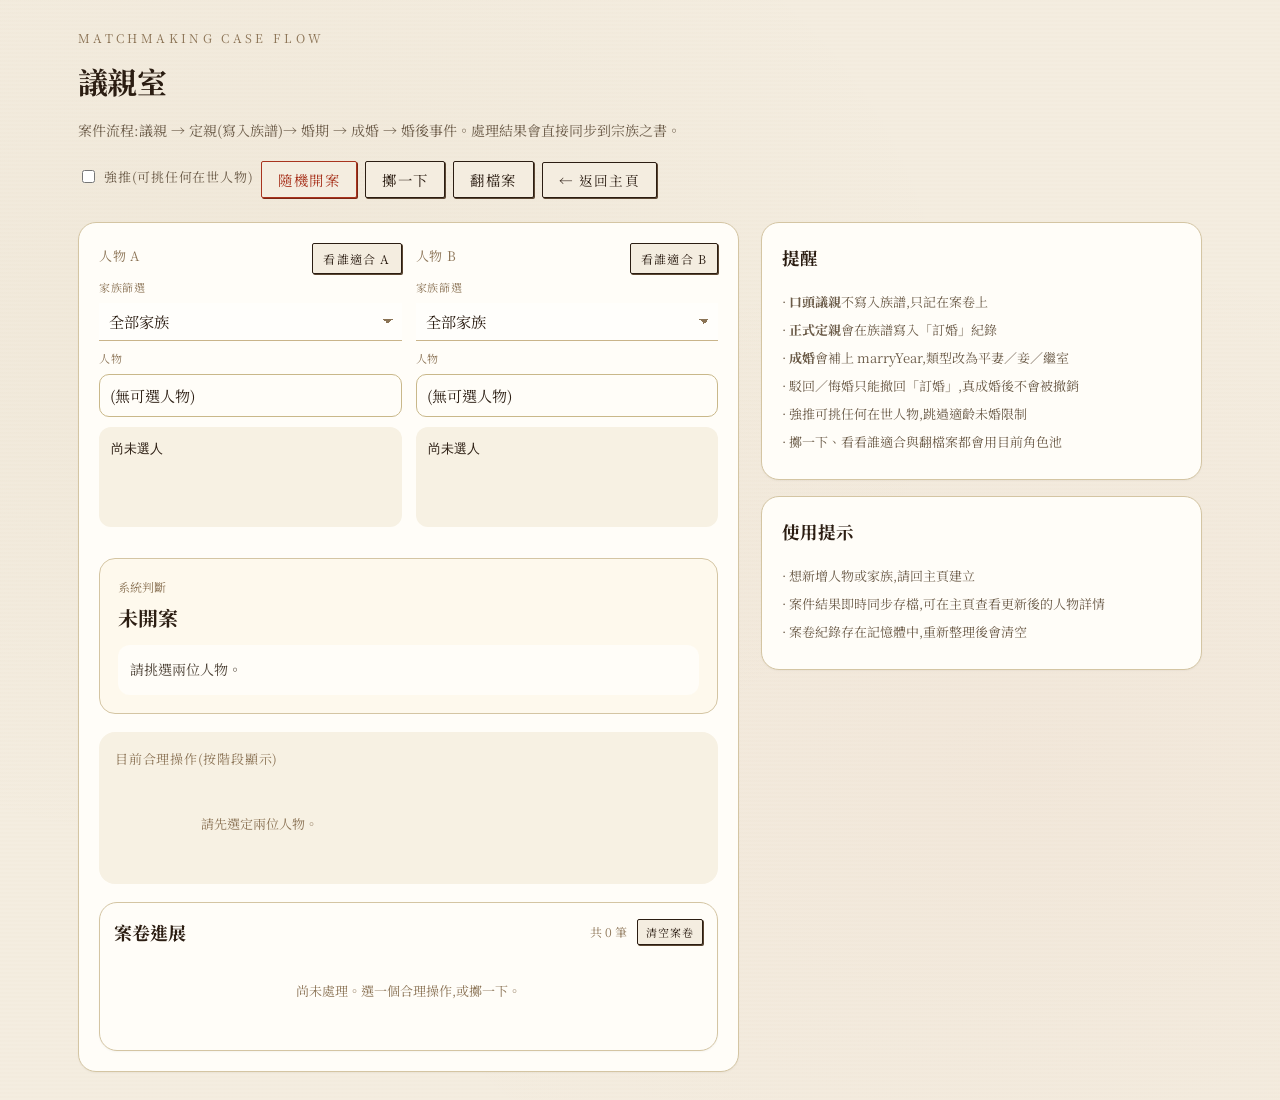
==== match.html @ 6ce84bd2 "Add files via upload" ====
<!DOCTYPE html>
<html lang="zh-Hant">
<head>
  <meta charset="UTF-8" />
  <title>議親室 — 宗族之書</title>
  <meta name="viewport" content="width=device-width, initial-scale=1" />
  <link rel="stylesheet" href="css/style.css" />
  <style>
    /* 議親室專屬樣式 — 沿用亂點鴛鴦譜的卡片質感,但配色貼合宗族之書 */
    .match-page {
      max-width: 1180px;
      margin: 0 auto;
      padding: 28px;
    }
    .match-header {
      display: flex;
      justify-content: space-between;
      align-items: flex-end;
      gap: 18px;
      margin-bottom: 24px;
      flex-wrap: wrap;
    }
    .match-kicker {
      font-size: 12px;
      letter-spacing: .28em;
      color: #8b7355;
      margin: 0 0 8px;
    }
    .match-header h1 {
      font-size: 30px;
      margin: 0;
      letter-spacing: -0.02em;
    }
    .match-subtitle {
      max-width: 680px;
      color: #6b5b48;
      margin: 12px 0 0;
      font-size: 14px;
    }
    .toolbar {
      display: flex;
      gap: 8px;
      flex-wrap: wrap;
      align-items: center;
    }
    .match-grid {
      display: grid;
      grid-template-columns: 1.2fr 0.8fr;
      gap: 22px;
      align-items: start;
    }
    .match-card {
      background: #fffdf8;
      border: 1px solid #d4c5a3;
      border-radius: 18px;
      padding: 20px;
      box-shadow: 0 1px 2px rgba(0,0,0,.04);
    }
    .two-col {
      display: grid;
      grid-template-columns: 1fr 1fr;
      gap: 14px;
    }
    .two-col label {
      display: block;
      font-size: 13px;
      color: #8b7355;
      margin-bottom: 6px;
    }
    .person-card {
      margin-top: 10px;
      padding: 12px;
      background: #f7f1e3;
      border-radius: 12px;
      font-size: 13px;
      white-space: pre-wrap;
      line-height: 1.7;
      min-height: 100px;
    }
    .case-card {
      padding: 18px;
      border: 1px solid #d4c5a3;
      border-radius: 16px;
      background: #fef9ed;
      margin-top: 18px;
    }
    .case-card h2 {
      margin: 4px 0 10px;
      font-size: 20px;
    }
    pre.summary {
      white-space: pre-wrap;
      margin: 0;
      background: #fffdf8;
      border-radius: 12px;
      padding: 12px;
      color: #4a3f33;
      font-size: 14px;
      line-height: 1.8;
      font-family: inherit;
    }
    .action-panel {
      margin-top: 18px;
      padding: 16px;
      background: #f7f1e3;
      border-radius: 16px;
    }
    .actions {
      display: grid;
      grid-template-columns: 1fr 1fr;
      gap: 8px;
      margin-top: 10px;
    }
    .action-btn {
      text-align: left;
      border: 1px solid #c9b88a;
      border-radius: 12px;
      background: #fffdf8;
      padding: 12px;
      cursor: pointer;
      min-height: 52px;
      font: inherit;
      transition: .15s ease;
      color: #4a3f33;
    }
    .action-btn:hover {
      background: #4a3f33;
      color: #fffdf8;
    }
    .action-btn.pending {
      background: #fef3c7;
      border-color: #b8860b;
      color: #4a3f33;
    }
    .pending-note {
      font-size: 11px;
      color: #b8860b;
      margin-left: 4px;
    }
    .input-panel {
      margin-top: 12px;
      padding: 14px;
      background: rgba(254,243,199,.5);
      border: 1px solid #e2c98c;
      border-radius: 14px;
    }
    .input-panel.hidden { display: none; }
    .input-panel-title {
      font-size: 11px;
      color: #b8860b;
      font-weight: 700;
      letter-spacing: .15em;
      margin-bottom: 10px;
    }
    .input-grid {
      display: grid;
      grid-template-columns: 1fr 1fr;
      gap: 10px;
    }
    .input-grid.three { grid-template-columns: 1fr 1fr 1fr; }
    .input-grid label {
      display: block;
      font-size: 12px;
      color: #8b7355;
      margin-bottom: 4px;
    }
    .input-grid input, .input-grid select {
      width: 100%;
      padding: 8px 10px;
      border: 1px solid #c9b88a;
      border-radius: 10px;
      background: #fffdf8;
      font: inherit;
    }
    .confirm-row {
      display: flex;
      gap: 8px;
      margin-top: 10px;
    }
    .history {
      margin-top: 18px;
    }
    .history-header {
      display: flex;
      justify-content: space-between;
      align-items: center;
      margin-bottom: 10px;
    }
    .history-header h3 {
      margin: 0;
      font-size: 18px;
    }
    .small-muted {
      color: #8b7355;
      font-size: 12px;
    }
    .chapter {
      border: 1px solid #d4c5a3;
      background: #fffdf8;
      border-radius: 14px;
      padding: 12px;
      font-size: 13px;
      margin-bottom: 8px;
      line-height: 1.7;
    }
    .chapter.event {
      background: #fef9ed;
      border-color: #e2c98c;
    }
    .chapter-title {
      font-weight: 700;
      margin-bottom: 4px;
    }
    .reaction-box {
      margin-top: 8px;
      background: #f7f1e3;
      border-radius: 10px;
      padding: 8px 10px;
    }
    .reaction-title {
      font-weight: 700;
      margin-bottom: 6px;
      font-size: 12px;
    }
    .side-stack {
      display: grid;
      gap: 16px;
    }
    .note-list {
      padding-left: 0;
      margin: 0;
      list-style: none;
      color: #6b5b48;
      font-size: 13px;
    }
    .note-list li { margin-bottom: 6px; }
    .toggle-row {
      display: flex;
      align-items: center;
      gap: 6px;
      font-size: 13px;
      color: #6b5b48;
    }
    .modal-backdrop {
      position: fixed; inset: 0;
      background: rgba(0,0,0,.4);
      display: none;
      justify-content: center;
      align-items: center;
      padding: 18px;
      z-index: 999;
    }
    .modal-backdrop.active { display: flex; }
    .modal-inner {
      width: min(900px, 100%);
      max-height: 86vh;
      background: #fffdf8;
      border-radius: 18px;
      overflow: hidden;
      display: flex;
      flex-direction: column;
    }
    .modal-header {
      padding: 14px;
      border-bottom: 1px solid #d4c5a3;
      display: flex;
      justify-content: space-between;
      align-items: center;
    }
    .modal-header h3 { margin: 0; font-size: 16px; }
    .modal-tabs {
      display: flex;
      gap: 6px;
      padding: 10px;
      border-bottom: 1px solid #d4c5a3;
    }
    .tab {
      border: none;
      border-radius: 10px;
      padding: 6px 12px;
      background: #f7f1e3;
      cursor: pointer;
      font: inherit;
      color: #4a3f33;
    }
    .tab.active { background: #4a3f33; color: #fffdf8; }
    .modal-search {
      display: flex;
      gap: 6px;
      padding: 10px;
    }
    .modal-search input, .modal-search select {
      flex: 1;
      padding: 8px;
      border: 1px solid #c9b88a;
      border-radius: 10px;
      background: #fffdf8;
      font: inherit;
    }
    .modal-body {
      padding: 10px;
      overflow: auto;
    }
    .archive-item {
      border: 1px solid #d4c5a3;
      background: #fffdf8;
      border-radius: 12px;
      padding: 12px;
      margin-bottom: 8px;
    }
    .archive-item.event-archive { background: #fef9ed; }
    .archive-top {
      display: flex;
      justify-content: space-between;
      gap: 10px;
      align-items: start;
    }
    .archive-name { font-weight: 700; font-size: 15px; }
    .archive-sub { color: #8b7355; font-size: 12px; margin-top: 2px; }
    .archive-pre {
      white-space: pre-wrap;
      background: #f7f1e3;
      border-radius: 10px;
      padding: 8px 10px;
      margin-top: 8px;
      color: #4a3f33;
      font-family: inherit;
      font-size: 12px;
      line-height: 1.7;
    }
    .suggestion-score { color: #8b7355; font-size: 12px; margin-top: 2px; }
    .reason { font-size: 13px; margin-top: 6px; line-height: 1.6; }
    .concern-label { color: #b45309; }
    .empty {
      text-align: center;
      color: #8b7355;
      padding: 20px;
      font-size: 13px;
    }
    .hidden { display: none !important; }
    select#aPerson, select#bPerson {
      width: 100%;
      padding: 8px 10px;
      border: 1px solid #c9b88a;
      border-radius: 10px;
      background: #fffdf8;
      font: inherit;
    }
    @media (max-width: 900px) {
      .match-page { padding: 16px; }
      .match-grid { grid-template-columns: 1fr; }
      .two-col, .actions, .input-grid, .input-grid.three { grid-template-columns: 1fr; }
    }
  </style>
</head>
<body>
  <main class="match-page">
    <section class="match-header">
      <div>
        <p class="match-kicker">MATCHMAKING CASE FLOW</p>
        <h1>議親室</h1>
        <p class="match-subtitle">案件流程:議親 → 定親(寫入族譜)→ 婚期 → 成婚 → 婚後事件。處理結果會直接同步到宗族之書。</p>
      </div>
      <div class="toolbar">
        <label class="toggle-row">
          <input type="checkbox" id="forcePickToggle" />
          強推(可挑任何在世人物)
        </label>
        <button class="btn primary-btn" id="randomizeBtn">隨機開案</button>
        <button class="btn" id="rollBtn">擲一下</button>
        <button class="btn" id="archiveBtn">翻檔案</button>
        <button class="btn back-btn" onclick="window.location='index.html'">← 返回主頁</button>
      </div>
    </section>

    <section class="match-grid">
      <div class="match-card">
        <div class="two-col">
          <div>
            <div style="display:flex;justify-content:space-between;gap:10px;align-items:center;">
              <label>人物 A</label>
              <button class="btn" id="suggestABtn" style="font-size:12px;padding:6px 10px;">看誰適合 A</button>
            </div>
            <label style="font-size:11px;color:#8b7355;margin-top:4px;">家族篩選</label>
            <select id="aFamilyFilter"></select>
            <label style="font-size:11px;color:#8b7355;margin-top:8px;">人物</label>
            <select id="aPerson"></select>
            <pre class="person-card" id="aInfo"></pre>
          </div>
          <div>
            <div style="display:flex;justify-content:space-between;gap:10px;align-items:center;">
              <label>人物 B</label>
              <button class="btn" id="suggestBBtn" style="font-size:12px;padding:6px 10px;">看誰適合 B</button>
            </div>
            <label style="font-size:11px;color:#8b7355;margin-top:4px;">家族篩選</label>
            <select id="bFamilyFilter"></select>
            <label style="font-size:11px;color:#8b7355;margin-top:8px;">人物</label>
            <select id="bPerson"></select>
            <pre class="person-card" id="bInfo"></pre>
          </div>
        </div>

        <div class="case-card">
          <div class="small-muted">系統判斷</div>
          <h2 id="caseTitle"></h2>
          <pre class="summary" id="caseSummary"></pre>
        </div>

        <div class="action-panel">
          <label style="font-size:13px;color:#8b7355;">目前合理操作(按階段顯示)</label>
          <div class="actions" id="actions"></div>

          <div class="input-panel hidden" id="inputPanel">
            <div class="input-panel-title">這一步的細節</div>
            <div id="dynamicInputs"></div>
            <div class="confirm-row">
              <button type="button" class="btn primary-btn" id="confirmActionBtn" onclick="matchConfirm()">確認執行</button>
              <button type="button" class="btn" id="cancelActionBtn" onclick="matchCancel()">取消</button>
            </div>
          </div>
        </div>

        <div class="match-card history" style="margin-top:18px;padding:14px;">
          <div class="history-header">
            <h3>案卷進展</h3>
            <div style="display:flex;align-items:center;gap:10px;">
              <span class="small-muted" id="historyCount">共 0 筆</span>
              <button class="btn" id="clearChaptersBtn" style="font-size:11px;padding:4px 8px;">清空案卷</button>
            </div>
          </div>
          <div id="chapters"></div>
        </div>
      </div>

      <aside class="side-stack">
        <div class="match-card">
          <h3 style="margin-top:0;">提醒</h3>
          <ul class="note-list">
            <li>· <strong>口頭議親</strong>不寫入族譜,只記在案卷上</li>
            <li>· <strong>正式定親</strong>會在族譜寫入「訂婚」紀錄</li>
            <li>· <strong>成婚</strong>會補上 marryYear,類型改為平妻／妾／繼室</li>
            <li>· 駁回／悔婚只能撤回「訂婚」,真成婚後不會被撤銷</li>
            <li>· 強推可挑任何在世人物,跳過適齡未婚限制</li>
            <li>· 擲一下、看看誰適合與翻檔案都會用目前角色池</li>
          </ul>
        </div>

        <div class="match-card">
          <h3 style="margin-top:0;">使用提示</h3>
          <ul class="note-list">
            <li>· 想新增人物或家族,請回主頁建立</li>
            <li>· 案件結果即時同步存檔,可在主頁查看更新後的人物詳情</li>
            <li>· 案卷紀錄存在記憶體中,重新整理後會清空</li>
          </ul>
        </div>
      </aside>
    </section>
  </main>

  <!-- 翻檔案 -->
  <div class="modal-backdrop" id="archiveModal">
    <div class="modal-inner">
      <div class="modal-header">
        <h3>翻檔案</h3>
        <button class="btn" id="closeArchiveBtn">關閉</button>
      </div>
      <div class="modal-tabs">
        <button class="tab active" id="peopleTab">人物名冊</button>
        <button class="tab" id="eventsTab">案卷紀錄</button>
      </div>
      <div class="modal-search">
        <input id="archiveSearch" placeholder="搜尋姓名／家族／身分／備註／事件內容" />
        <select id="archiveFilter"></select>
      </div>
      <div class="modal-body" id="archiveBody"></div>
    </div>
  </div>

  <!-- 看看誰適合 -->
  <div class="modal-backdrop" id="suggestionsModal">
    <div class="modal-inner">
      <div class="modal-header">
        <h3 id="suggestionsTitle">議親建議</h3>
        <button class="btn" id="closeSuggestionsBtn">關閉</button>
      </div>
      <div class="modal-body" id="suggestionsBody"></div>
    </div>
  </div>

  <!-- DOM stub:供 family.js / 共用函式抓不到主頁元素時不爆 -->
  <div style="display:none;">
    <input id="personParentId" type="hidden" />
    <button id="cancelChildModeBtn"></button>
    <select id="personFamily"></select>
  </div>

  <!-- 載入順序:底層 → 領域 → 議親室本身 -->
  <script src="js/constants.js"></script>
  <script src="js/state.js"></script>
  <script src="js/utils.js"></script>
  <script src="js/relations.js"></script>
  <script src="js/storage.js"></script>
  <script src="js/time.js"></script>
  <script src="js/family.js"></script>
  <script src="js/match.js"></script>
</body>
</html>
---- css/style.css ----
/* ============================================================
   宗族之書 — 古籍版 (Tome Edition)
   只換 CSS,不動任何 JS 邏輯
   ============================================================ */

/* ---------- 字體 ---------- */
@import url('https://fonts.googleapis.com/css2?family=Noto+Serif+TC:wght@400;500;600;700;900&family=Ma+Shan+Zheng&display=swap');

:root {
  /* 紙與墨 */
  --paper:        #f4ede0;        /* 主紙色:暖米白 */
  --paper-deep:   #ebe1cf;        /* 深一階,用於分區/側邊 */
  --paper-edge:   #d9c9a8;        /* 紙緣/裝幀色 */
  --ink:          #2b1d12;        /* 主墨色,深棕,不是純黑 */
  --ink-soft:     #5a4632;        /* 次要文字 */
  --ink-faint:    #8a7355;        /* 提示/次次要 */
  --vermilion:    #a8341e;        /* 朱砂 — 標題/印章/關鍵動作 */
  --vermilion-deep:#7e2614;       /* 朱砂深 — hover */
  --gold:         #8b6a2a;        /* 古銅金,輔助強調 */
  --line:         #c9b48a;        /* 主線條色 */
  --line-soft:    #d9c9a8;        /* 弱線 */

  --radius-sm: 2px;               /* 古籍幾乎沒有大圓角 */
  --radius-md: 4px;

  --shadow-page: 0 2px 14px rgba(70, 50, 20, 0.18),
                 0 0 0 1px var(--paper-edge);
}

/* ---------- 重設與基底 ---------- */
* { box-sizing: border-box; }

html, body {
  margin: 0;
  padding: 0;
}

body {
  font-family: "Noto Serif TC", "Songti TC", "PingFang TC", serif;
  font-size: 15px;
  line-height: 1.7;
  color: var(--ink);
  background:
    /* 細微的紙紋(用兩層 radial-gradient 模擬纖維與斑點) */
    radial-gradient(ellipse at 20% 30%, rgba(139, 106, 42, 0.04) 0%, transparent 50%),
    radial-gradient(ellipse at 80% 70%, rgba(168, 52, 30, 0.03) 0%, transparent 50%),
    repeating-linear-gradient(
      0deg,
      transparent 0px,
      transparent 2px,
      rgba(139, 106, 42, 0.012) 2px,
      rgba(139, 106, 42, 0.012) 4px
    ),
    var(--paper);
  min-height: 100vh;
}

/* ---------- 整體裝幀 .app — 開卷的對開書頁 ---------- */
.app {
  max-width: 1240px;
  margin: 24px auto;
  padding: 32px 36px 40px;
  background: var(--paper);
  position: relative;
  /* 古籍對開書頁的雙線裝幀 */
  border: 1px solid var(--line);
  outline: 1px solid var(--line);
  outline-offset: 4px;
  box-shadow: var(--shadow-page);
}

/* 書頁四角的裝飾性「魚尾」/角花 */
.app::before,
.app::after {
  content: "";
  position: absolute;
  width: 28px;
  height: 28px;
  border: 1px solid var(--vermilion);
  opacity: 0.5;
  pointer-events: none;
}
.app::before {
  top: 10px; left: 10px;
  border-right: none; border-bottom: none;
}
.app::after {
  bottom: 10px; right: 10px;
  border-left: none; border-top: none;
}

/* ---------- 頂部 .top-bar — 題簽 + 章印 ---------- */
.top-bar {
  display: flex;
  justify-content: space-between;
  align-items: flex-start;
  gap: 24px;
  padding-bottom: 18px;
  margin-bottom: 24px;
  border-bottom: 1px solid var(--line);
  position: relative;
  flex-wrap: wrap;
}

/* 題簽下面再加一條細線,雙線分隔(古籍版心) */
.top-bar::after {
  content: "";
  position: absolute;
  left: 0; right: 0; bottom: -4px;
  border-bottom: 1px solid var(--line-soft);
}

.title-block h1 {
  margin: 0 0 6px;
  font-family: "Noto Serif TC", serif;
  font-weight: 900;
  font-size: 1.9rem;
  letter-spacing: 0.15em;
  color: var(--ink);
  /* 標題前一條短墨槓,像書名旁的句讀 */
  position: relative;
  padding-left: 18px;
}
.title-block h1::before {
  content: "";
  position: absolute;
  left: 0; top: 50%;
  transform: translateY(-50%);
  width: 6px;
  height: 1.4em;
  background: var(--vermilion);
}

.subtitle {
  margin: 2px 0;
  font-size: 0.92rem;
  color: var(--ink-soft);
  letter-spacing: 0.05em;
}
.subtitle.small {
  font-size: 0.85rem;
  color: var(--ink-faint);
}

/* 朱文方印 — 放在右上角,作為「宗族之書」的視覺定錨 */
.top-bar::before {
  content: "宗\A族\A之\A書";
  white-space: pre;
  position: absolute;
  right: 0;
  top: -8px;
  font-family: "Ma Shan Zheng", "Noto Serif TC", serif;
  font-size: 0.75rem;
  line-height: 1.05;
  color: var(--vermilion);
  background: var(--paper);
  border: 2px solid var(--vermilion);
  padding: 8px 6px;
  text-align: center;
  letter-spacing: 0.05em;
  /* 章印的微微歪斜 */
  transform: rotate(-2deg);
  box-shadow: inset 0 0 0 1px var(--vermilion);
}

.top-actions {
  display: flex;
  gap: 8px;
  flex-wrap: wrap;
  margin-top: 6px;
  margin-right: 70px; /* 讓出章印的位置 */
}

/* ---------- 主版心 .layout ---------- */
.layout {
  display: grid;
  grid-template-columns: minmax(340px, 380px) minmax(0, 1fr);
  gap: 24px;
  position: relative;
}

/* 兩欄之間的版心分隔線(古籍版式) */
.layout::before {
  content: "";
  position: absolute;
  left: calc(380px + 12px);
  top: 0; bottom: 0;
  border-left: 1px solid var(--line-soft);
  /* 雙線 */
  box-shadow: 2px 0 0 -1px var(--line-soft);
  pointer-events: none;
}

@media (max-width: 980px) {
  .layout { grid-template-columns: 1fr; gap: 16px; }
  .layout::before { display: none; }
  .app { padding: 22px 18px 28px; margin: 12px; }
}

/* ---------- 卡片 .card — 一則一則的書頁段落 ---------- */
.card {
  background: transparent;
  border: none;
  border-top: 1px solid var(--line);
  padding: 16px 4px 18px;
  margin-bottom: 8px;
  border-radius: 0;
  box-shadow: none;
  position: relative;
}

.card:first-child {
  border-top: none;
  padding-top: 4px;
}

/* 卡標題 — 像章節標題 */
.card-title {
  margin: 0 0 14px;
  font-family: "Noto Serif TC", serif;
  font-weight: 700;
  font-size: 1.08rem;
  color: var(--ink);
  letter-spacing: 0.18em;
  /* 標題前後的「點」,模擬古籍卷首的句讀符 */
  display: flex;
  align-items: center;
  gap: 10px;
}
.card-title::before {
  content: "◆";
  color: var(--vermilion);
  font-size: 0.7em;
}
.card-title::after {
  content: "";
  flex: 1;
  border-bottom: 1px dotted var(--line);
}

/* ---------- 表單元素 — 像在紙上書寫 ---------- */
label {
  font-size: 0.85rem;
  color: var(--ink-soft);
  display: block;
  margin-bottom: 6px;
  letter-spacing: 0.06em;
}

input[type="text"],
input[type="number"],
input[type="file"],
select,
textarea {
  width: 100%;
  padding: 8px 10px;
  border: none;
  border-bottom: 1px solid var(--line);
  background: rgba(255, 255, 255, 0.35);
  color: var(--ink);
  font-size: 0.95rem;
  font-family: inherit;
  outline: none;
  border-radius: 0;
  transition: border-color 0.2s, background 0.2s;
}

textarea {
  resize: vertical;
  min-height: 60px;
  border: 1px solid var(--line);
  background: rgba(255, 255, 255, 0.4);
}

input:focus,
select:focus,
textarea:focus {
  border-color: var(--vermilion);
  background: rgba(255, 255, 255, 0.6);
  box-shadow: 0 1px 0 0 var(--vermilion);
}

/* select 箭頭重做 */
select {
  appearance: none;
  -webkit-appearance: none;
  background-image:
    linear-gradient(45deg, transparent 50%, var(--ink-faint) 50%),
    linear-gradient(135deg, var(--ink-faint) 50%, transparent 50%);
  background-position:
    calc(100% - 14px) 50%,
    calc(100% - 9px) 50%;
  background-size: 5px 5px;
  background-repeat: no-repeat;
  padding-right: 28px;
}

.form-row {
  display: grid;
  grid-template-columns: repeat(2, minmax(0, 1fr));
  gap: 12px;
  margin-bottom: 10px;
}
@media (max-width: 650px) {
  .form-row { grid-template-columns: 1fr; }
}

.small-row {
  display: flex;
  gap: 8px;
  margin-top: 8px;
  align-items: center;
}
.small-row input { flex: 1; }

.inline-input {
  display: flex;
  align-items: center;
  gap: 6px;
}
.inline-input input { flex: 1; }
.inline-input span { color: var(--ink-faint); }

/* ---------- 按鈕 — 木刻牌匾感 ---------- */
.btn,
.primary-btn,
.secondary-btn,
.back-btn {
  display: inline-block;
  padding: 7px 16px;
  border: 1px solid var(--ink);
  background: var(--paper);
  color: var(--ink);
  font-family: inherit;
  font-size: 0.9rem;
  letter-spacing: 0.1em;
  cursor: pointer;
  border-radius: var(--radius-sm);
  white-space: nowrap;
  transition: all 0.15s ease;
  box-shadow: 1px 1px 0 0 var(--ink-soft);
}

.btn:hover,
.primary-btn:hover,
.secondary-btn:hover,
.back-btn:hover {
  background: var(--ink);
  color: var(--paper);
  transform: translate(1px, 1px);
  box-shadow: 0 0 0 0 var(--ink-soft);
}

.btn-primary,
.primary-btn {
  border-color: var(--vermilion);
  color: var(--vermilion);
  box-shadow: 1px 1px 0 0 var(--vermilion-deep);
}
.btn-primary:hover,
.primary-btn:hover {
  background: var(--vermilion);
  color: var(--paper);
}

.btn-danger {
  border-color: var(--vermilion-deep);
  color: var(--vermilion-deep);
}
.btn-danger:hover {
  background: var(--vermilion-deep);
  color: var(--paper);
}

.btn-small {
  font-size: 0.82rem;
  padding: 5px 12px;
  letter-spacing: 0.08em;
}

.btn-secondary {
  border-style: dashed;
}

.back-btn {
  font-size: 0.85rem;
}

.card-footer {
  margin-top: 12px;
  display: flex;
  justify-content: flex-end;
  gap: 8px;
  flex-wrap: wrap;
}

.button-row {
  display: flex;
  flex-wrap: wrap;
  gap: 8px;
  margin-top: 8px;
}
.button-row.right { justify-content: flex-end; }

/* ---------- 列表 / 家族列表 — 像族譜條目 ---------- */
.list {
  max-height: 240px;
  overflow: auto;
  border-top: 1px solid var(--line);
  border-bottom: 1px solid var(--line);
  background: rgba(255, 255, 255, 0.2);
  border-radius: 0;
}

.list-item {
  padding: 10px 12px;
  border-bottom: 1px dotted var(--line-soft);
  display: flex;
  justify-content: space-between;
  gap: 8px;
  cursor: pointer;
  font-size: 0.92rem;
  transition: background 0.15s;
}
.list-item:last-child { border-bottom: none; }
.list-item:hover {
  background: rgba(168, 52, 30, 0.06);
}
.list-item.active {
  background: rgba(168, 52, 30, 0.12);
  box-shadow: inset 3px 0 0 0 var(--vermilion);
}

.list-main {
  display: flex;
  flex-direction: column;
}
.list-title {
  font-weight: 600;
  color: var(--ink);
  letter-spacing: 0.08em;
}
.list-sub {
  font-size: 0.82rem;
  color: var(--ink-faint);
  margin-top: 2px;
}

/* ---------- 徽章 / 標籤 ---------- */
.badge {
  border-radius: var(--radius-sm);
  border: 1px solid var(--line);
  background: var(--paper);
  color: var(--ink-soft);
  padding: 2px 8px;
  font-size: 0.78rem;
  letter-spacing: 0.06em;
}

.pills {
  display: flex;
  flex-wrap: wrap;
  gap: 6px;
  margin-top: 6px;
}
.pill {
  border-radius: var(--radius-sm);
  border: 1px solid var(--line);
  background: rgba(255, 255, 255, 0.4);
  color: var(--ink);
  padding: 4px 10px;
  font-size: 0.82rem;
  cursor: pointer;
  letter-spacing: 0.05em;
  transition: all 0.15s;
}
.pill:hover {
  background: var(--vermilion);
  color: var(--paper);
  border-color: var(--vermilion);
}

/* ---------- 輔佐官對話框 — 奏摺風 ---------- */
.log {
  max-height: 200px;
  overflow: auto;
  border: 1px solid var(--line);
  background:
    repeating-linear-gradient(
      0deg,
      transparent 0px,
      transparent 27px,
      rgba(139, 106, 42, 0.08) 27px,
      rgba(139, 106, 42, 0.08) 28px
    ),
    rgba(255, 255, 255, 0.35);
  padding: 10px 14px;
  font-size: 0.92rem;
  line-height: 1.85;
  color: var(--ink);
  border-radius: 0;
}
.log p {
  margin: 0;
  padding: 0;
}
/* 輔佐官說的話 */
.log p:first-child { color: var(--ink); }

/* ---------- 提示 ---------- */
.hint {
  font-size: 0.82rem;
  color: var(--ink-faint);
  letter-spacing: 0.04em;
  font-style: italic;
}

/* ---------- 詳情區 ---------- */
.detail {
  font-size: 0.92rem;
  color: var(--ink);
}
.detail-section {
  margin-bottom: 10px;
  padding-bottom: 8px;
  border-bottom: 1px dotted var(--line-soft);
}
.detail-section:last-child { border-bottom: none; }

.detail-label {
  font-size: 0.78rem;
  color: var(--ink-faint);
  letter-spacing: 0.08em;
  margin-bottom: 2px;
}
.detail-value {
  font-size: 0.95rem;
  color: var(--ink);
}

/* ---------- Modal — 像折頁公文 ---------- */
.modal {
  position: fixed;
  inset: 0;
  background: rgba(43, 29, 18, 0.45);
  display: flex;
  align-items: center;
  justify-content: center;
  z-index: 100;
}
.modal.hidden { display: none; }
.modal-content {
  background: var(--paper);
  border: 1px solid var(--ink);
  outline: 1px solid var(--ink);
  outline-offset: 3px;
  padding: 24px 26px;
  max-width: 480px;
  width: calc(100% - 40px);
  border-radius: 0;
  box-shadow: 0 10px 40px rgba(43, 29, 18, 0.3);
  position: relative;
}
.modal-content h3 {
  margin: 0 0 12px;
  font-family: "Noto Serif TC", serif;
  font-weight: 700;
  letter-spacing: 0.15em;
  color: var(--vermilion);
  padding-bottom: 8px;
  border-bottom: 1px solid var(--line);
}
.modal-body {
  font-size: 0.95rem;
  line-height: 1.85;
  margin-bottom: 14px;
  color: var(--ink);
}

/* ---------- 區域概覽 ---------- */
.region-block {
  margin-bottom: 10px;
  padding-bottom: 8px;
  border-bottom: 1px dotted var(--line-soft);
}
.region-block:last-child { border-bottom: none; }
.region-title {
  font-weight: 600;
  font-size: 0.96rem;
  color: var(--ink);
  letter-spacing: 0.08em;
}
.region-sub {
  font-size: 0.82rem;
  color: var(--ink-faint);
  margin-top: 2px;
}

.option-edit {
  cursor: pointer;
  color: var(--vermilion);
  padding: 0 4px;
  font-size: 0.85rem;
}
.option-edit:hover { text-decoration: underline; }

/* ---------- 工具類 ---------- */
.hidden { display: none !important; }

/* ---------- 地圖頁專用 ---------- */
.panel {
  background: transparent;
  border-top: 1px solid var(--line);
  padding: 16px 4px;
  margin-bottom: 8px;
}
.panel h2 {
  margin: 0 0 14px;
  font-weight: 700;
  letter-spacing: 0.15em;
  font-size: 1.05rem;
}
.item-block {
  padding: 12px 14px;
  margin-bottom: 10px;
  border: 1px solid var(--line);
  background: rgba(255, 255, 255, 0.3);
}
.item-block h3 {
  margin: 0 0 6px;
  font-size: 1rem;
  color: var(--vermilion);
  letter-spacing: 0.1em;
}
.item-block p {
  margin: 0 0 8px;
  color: var(--ink-soft);
  font-size: 0.9rem;
}

/* ---------- 捲軸樣式 ---------- */
::-webkit-scrollbar {
  width: 10px;
  height: 10px;
}
::-webkit-scrollbar-track {
  background: var(--paper-deep);
}
::-webkit-scrollbar-thumb {
  background: var(--line);
  border: 2px solid var(--paper-deep);
  border-radius: 0;
}
::-webkit-scrollbar-thumb:hover {
  background: var(--ink-faint);
}

/* ---------- 父母選擇浮窗(原本 inline style 的也順手覆蓋) ---------- */
#parentSelectDialog {
  position: fixed !important;
  bottom: 20px !important;
  right: 20px !important;
  display: none;             /* 預設隱藏, JS 切成 block 顯示 */
  max-width: 260px;
  padding: 15px;
  z-index: 99999;
  background: var(--paper) !important;
  border: 1px solid var(--ink) !important;
  outline: 1px solid var(--ink);
  outline-offset: 3px;
  border-radius: 0 !important;
  box-shadow: 0 8px 24px rgba(43, 29, 18, 0.25) !important;
  font-family: "Noto Serif TC", serif;
  color: var(--ink);
}
#parentSelectText {
  margin-bottom: 10px;
}
#parentSelectButtons {
  display: flex;
  flex-direction: column;
  gap: 6px;
  margin-bottom: 10px;
}
#parentSelectDialog button {
  font-family: inherit;
  border: 1px solid var(--ink);
  background: var(--paper);
  color: var(--ink);
  padding: 6px 12px;
  border-radius: var(--radius-sm);
  cursor: pointer;
  letter-spacing: 0.06em;
}
#parentSelectDialog button:hover {
  background: var(--ink);
  color: var(--paper);
}

/* ---------- 字體應用到所有輸入元素 ---------- */
button, input, select, textarea {
  font-family: "Noto Serif TC", "Songti TC", "PingFang TC", serif;
}

/* ============================================================
   修補:人物詳情區的按鈕擠成一團問題
   原本 game.js 用 appendChild 直接平鋪 button + select,
   沒有任何間距,在這個古籍 CSS 下會黏死。下面這段給呼吸感。
   ============================================================ */

/* 動作按鈕群:讓所有 button 用 flex gap 排列 */
.action-group {
  display: flex;
  flex-wrap: wrap;
  gap: 8px;
  margin-bottom: 16px;
  padding-bottom: 14px;
  border-bottom: 1px dotted var(--line-soft);
}

/* 詳情區 select 與按鈕之間的呼吸 */
.detail select,
.detail input[type="text"],
.detail input[type="number"] {
  margin-top: 6px;
  margin-bottom: 6px;
}

/* 詳情區裡裸 appendChild 的 button:給點上下邊距,避免黏死 */
.detail > button,
.detail-section > button,
#personContent > button,
#addSpouseBox > button,
#personEditForm > button {
  margin-top: 6px;
  margin-right: 6px;
}

/* 領養子女區塊 — 上面加分隔 */
#personContent h4,
.detail h4 {
  margin: 16px 0 8px;
  padding-top: 12px;
  border-top: 1px dotted var(--line-soft);
  font-size: 0.95rem;
  font-weight: 600;
  color: var(--ink-soft);
  letter-spacing: 0.1em;
}

/* 詳情區裡的 select、input 與按鈕排成一行時要對齊高度 */
.detail select,
.detail input {
  min-height: 36px;
}

/* 詳情區裡的小區段 - 配偶選擇、領養等小工具列 */
.detail-tools {
  display: flex;
  flex-wrap: wrap;
  gap: 8px;
  align-items: center;
  margin: 8px 0;
}


/* ============================================================
   v4 新增:關係列表(配偶/父母/子女分行顯示)+ 摺疊式成員列表
   ============================================================ */

/* ---------- 關係列表 — 配偶/子女/父母分行 ---------- */
.relation-list {
  margin-bottom: 8px;
}
.relation-item {
  padding: 4px 0;
  font-size: 0.95rem;
  color: var(--ink);
  line-height: 1.6;
}
.relation-item + .relation-item {
  border-top: 1px dotted var(--line-soft);
}
.relation-label {
  display: inline-block;
  min-width: 2.5em;
  color: var(--vermilion);
  font-weight: 600;
  margin-right: 4px;
  letter-spacing: 0.05em;
}
.relation-meta {
  color: var(--ink-faint);
  font-size: 0.85rem;
  margin-left: 4px;
}
.relation-empty {
  color: var(--ink-faint);
  font-size: 0.9rem;
  font-style: italic;
  padding: 2px 0;
}

/* ---------- 人名連結 — 點擊跳轉 ---------- */
.person-link {
  color: var(--ink);
  text-decoration: none;
  border-bottom: 1px dotted var(--vermilion);
  padding: 0 2px;
  transition: all 0.15s ease;
  cursor: pointer;
}
.person-link:hover {
  background: rgba(168, 52, 30, 0.1);
  color: var(--vermilion-deep);
  border-bottom-color: var(--vermilion-deep);
  border-bottom-style: solid;
}
.person-link:active {
  background: rgba(168, 52, 30, 0.2);
}

/* ---------- 摺疊式成員列表 — <details> ---------- */
.member-item {
  border-top: 1px solid var(--line-soft);
  padding: 0;
  background: transparent;
  /* 覆寫 details 預設樣式 */
}
.member-item:first-child {
  border-top: none;
}
.member-item[open] {
  background: rgba(168, 52, 30, 0.03);
}
.member-item.active {
  background: rgba(168, 52, 30, 0.08);
  box-shadow: inset 3px 0 0 0 var(--vermilion);
}
.member-item.deceased .member-name {
  color: var(--ink-faint);
}

/* summary 的箭頭 — 自定義朱砂三角 */
.member-summary {
  padding: 10px 14px 10px 24px;
  cursor: pointer;
  list-style: none;          /* 移除預設三角 */
  position: relative;
  display: block;
  transition: background 0.15s;
}
.member-summary::-webkit-details-marker {
  display: none;             /* Safari */
}
.member-summary::before {
  content: "▸";
  position: absolute;
  left: 8px;
  top: 50%;
  transform: translateY(-50%);
  color: var(--vermilion);
  font-size: 0.8rem;
  transition: transform 0.2s ease;
}
.member-item[open] > .member-summary::before {
  transform: translateY(-50%) rotate(90deg);
}
.member-summary:hover {
  background: rgba(168, 52, 30, 0.06);
}

.member-name {
  font-weight: 600;
  font-size: 1rem;
  color: var(--ink);
  letter-spacing: 0.05em;
  margin-right: 8px;
}
.member-info {
  display: block;
  font-size: 0.85rem;
  color: var(--ink-faint);
  margin-top: 2px;
  letter-spacing: 0.04em;
}

/* 展開區內容 */
.member-body {
  padding: 4px 14px 14px 24px;
  border-top: 1px dotted var(--line-soft);
  background: rgba(255, 255, 255, 0.25);
}
.member-relations {
  display: grid;
  grid-template-columns: 4em 1fr;
  gap: 6px 12px;
  margin-top: 6px;
}
.member-relations-label {
  color: var(--ink-faint);
  font-size: 0.82rem;
  letter-spacing: 0.06em;
  padding-top: 4px;
}
.member-relations-value {
  font-size: 0.9rem;
  color: var(--ink);
}
.member-relations-value .relation-item {
  padding: 2px 0;
}
.member-relations-value .relation-item + .relation-item {
  border-top: none;
}

/* ---------- 修改父母 modal — 內部 select 樣式調整 ---------- */
#editParentsModal .modal-body select {
  margin-top: 4px;
}
#editParentsModal .modal-body label {
  font-weight: 600;
  color: var(--ink);
  letter-spacing: 0.06em;
}

/* ============================================================
   v5 新增:代數分組標題
   ============================================================ */
.generation-header {
  display: flex;
  align-items: center;
  gap: 10px;
  padding: 6px 12px;
  margin-top: 6px;
  background: rgba(168, 52, 30, 0.07);   /* 朱砂極淡底色 */
  font-family: "Noto Serif TC", serif;
  /* 第一條分組標題前不留空 */
}
.generation-header:first-child {
  margin-top: 0;
}
.generation-title {
  color: var(--vermilion);
  font-weight: 700;
  font-size: 0.88rem;
  letter-spacing: 0.4em;          /* 字距大一點,有刻印感 */
  flex-shrink: 0;
}
.generation-rule {
  flex: 1;
  border-bottom: 1px dotted rgba(168, 52, 30, 0.25);
  margin: 0 4px;
}
.generation-count {
  color: var(--ink-faint);
  font-size: 0.78rem;
  letter-spacing: 0.05em;
  flex-shrink: 0;
}

/* 分組標題後第一個成員不要再畫頂部 border (避免雙線) */
.generation-header + .member-item {
  border-top: none;
}

/* ============================================================
   v6 新增樣式
   ============================================================ */

/* ---- 區域可展開 ---- */
.region-block-collapsible {
  cursor: default;
}
.region-block-collapsible > summary {
  cursor: pointer;
  list-style: none;
  position: relative;
  padding-right: 18px;
}
.region-block-collapsible > summary::-webkit-details-marker {
  display: none;
}
.region-block-collapsible > summary::after {
  content: "▸";
  position: absolute;
  right: 4px;
  top: 0;
  color: var(--ink-faint);
  font-size: 0.75rem;
  transition: transform 0.15s ease;
}
.region-block-collapsible[open] > summary::after {
  transform: rotate(90deg);
}
.region-block-collapsible > summary:hover .region-title {
  color: var(--vermilion);
}
.region-summary {
  display: block;
}
.region-body {
  margin-top: 8px;
  padding: 8px 4px 4px 8px;
  border-left: 2px solid var(--line-soft);
}
.region-section-label {
  font-size: 0.78rem;
  color: var(--ink-faint);
  letter-spacing: 0.08em;
  margin-top: 8px;
  margin-bottom: 4px;
}
.region-section-label:first-child {
  margin-top: 0;
}
.region-territory-list {
  display: flex;
  flex-wrap: wrap;
  gap: 4px 8px;
  margin-bottom: 4px;
}
.region-territory-tag {
  font-size: 0.82rem;
  color: var(--ink);
  padding: 1px 6px;
  border: 1px dotted var(--line-soft);
  border-radius: 2px;
  background: rgba(0,0,0,0.015);
}
.region-family-list {
  display: flex;
  flex-direction: column;
  gap: 4px;
}
.region-family-link {
  display: flex;
  justify-content: space-between;
  align-items: baseline;
  gap: 10px;
  padding: 4px 6px;
  border-bottom: 1px dotted var(--line-soft);
  text-decoration: none;
  color: var(--ink);
  transition: background 0.1s ease;
}
.region-family-link:last-child {
  border-bottom: none;
}
.region-family-link:hover {
  background: rgba(180, 60, 40, 0.05);
}
.region-family-name {
  font-weight: 600;
  color: var(--vermilion);
  font-size: 0.92rem;
}
.region-family-meta {
  color: var(--ink-faint);
  font-size: 0.78rem;
  text-align: right;
  flex-shrink: 0;
}
.region-empty {
  font-size: 0.82rem;
  color: var(--ink-faint);
  font-style: italic;
  padding: 2px 4px;
}

/* ---- 家族詳情:聯姻紀錄(分組摘要) ---- */
.marriage-summary-list {
  display: flex;
  flex-direction: column;
  gap: 4px;
}
.marriage-gen-line {
  padding: 4px 0;
  line-height: 1.9;
  border-bottom: 1px dotted var(--line-soft);
}
.marriage-gen-line:last-child {
  border-bottom: none;
}
.marriage-gen-label {
  font-weight: 600;
  font-size: 0.88rem;
  color: var(--ink);
  letter-spacing: 0.08em;
  margin-right: 6px;
}
.marriage-group {
  display: inline-block;
  vertical-align: top;
  margin-right: 0;
}
.marriage-group-summary {
  display: inline-flex;
  align-items: baseline;
  cursor: pointer;
  list-style: none;
  font-size: 0.88rem;
  padding: 1px 2px;
  border-radius: 2px;
  transition: background 0.1s ease;
}
.marriage-group-summary::-webkit-details-marker {
  display: none;
}
.marriage-group-summary:hover {
  background: rgba(180, 60, 40, 0.06);
}
.marriage-group[open] > .marriage-group-summary {
  background: rgba(180, 60, 40, 0.04);
}
.marriage-group-count {
  color: var(--ink-faint);
  font-size: 0.82rem;
  margin-left: 2px;
}
.marriage-group-sep {
  color: var(--ink-faint);
  margin-right: 2px;
}
.marriage-group-detail {
  display: block;
  margin-top: 6px;
  margin-bottom: 8px;
  margin-left: 12px;
  padding: 6px 8px;
  border-left: 2px solid var(--line-soft);
  background: rgba(0,0,0,0.012);
}
.marriage-item {
  padding: 4px 0;
  border-bottom: 1px dotted var(--line-soft);
}
.marriage-item:last-child {
  border-bottom: none;
}
.marriage-line {
  font-size: 0.9rem;
  line-height: 1.5;
}
.marriage-line-meta {
  font-size: 0.8rem;
  color: var(--ink-faint);
  margin-top: 2px;
}
.marriage-tag {
  font-size: 0.85rem;
  padding: 0 3px;
  letter-spacing: 0.03em;
}
.marriage-tag-internal {
  color: rgba(120, 100, 60, 0.95);
}
.marriage-tag-external {
  color: var(--vermilion);
  font-weight: 500;
}
.marriage-meta {
  color: var(--ink-faint);
  font-size: 0.8rem;
}
.marriage-link {
  color: var(--ink-faint);
}
.marriage-status {
  display: inline-block;
  margin-left: 4px;
  padding: 0 5px;
  font-size: 0.72rem;
  border-radius: 2px;
  letter-spacing: 0.04em;
}
.marriage-status-ended {
  background: rgba(80, 80, 80, 0.12);
  color: rgba(80, 80, 80, 0.95);
  border: 1px solid rgba(80, 80, 80, 0.25);
}
.marriage-status-pending {
  background: rgba(180, 140, 40, 0.1);
  color: rgba(140, 100, 30, 0.95);
  border: 1px solid rgba(180, 140, 40, 0.3);
}

/* ---- 人物詳情:備註編輯 ---- */
.btn-inline-edit {
  margin-left: 8px;
  font-size: 0.72rem;
  padding: 1px 6px;
  vertical-align: middle;
}
.notes-textarea {
  width: 100%;
  box-sizing: border-box;
  font-family: inherit;
  font-size: 0.9rem;
  line-height: 1.55;
  padding: 6px 8px;
  border: 1px solid var(--line);
  background: rgba(255, 252, 246, 0.6);
  resize: vertical;
  min-height: 60px;
}
.notes-textarea:focus {
  outline: none;
  border-color: var(--vermilion);
}
.notes-edit-actions {
  margin-top: 6px;
  display: flex;
  gap: 6px;
}
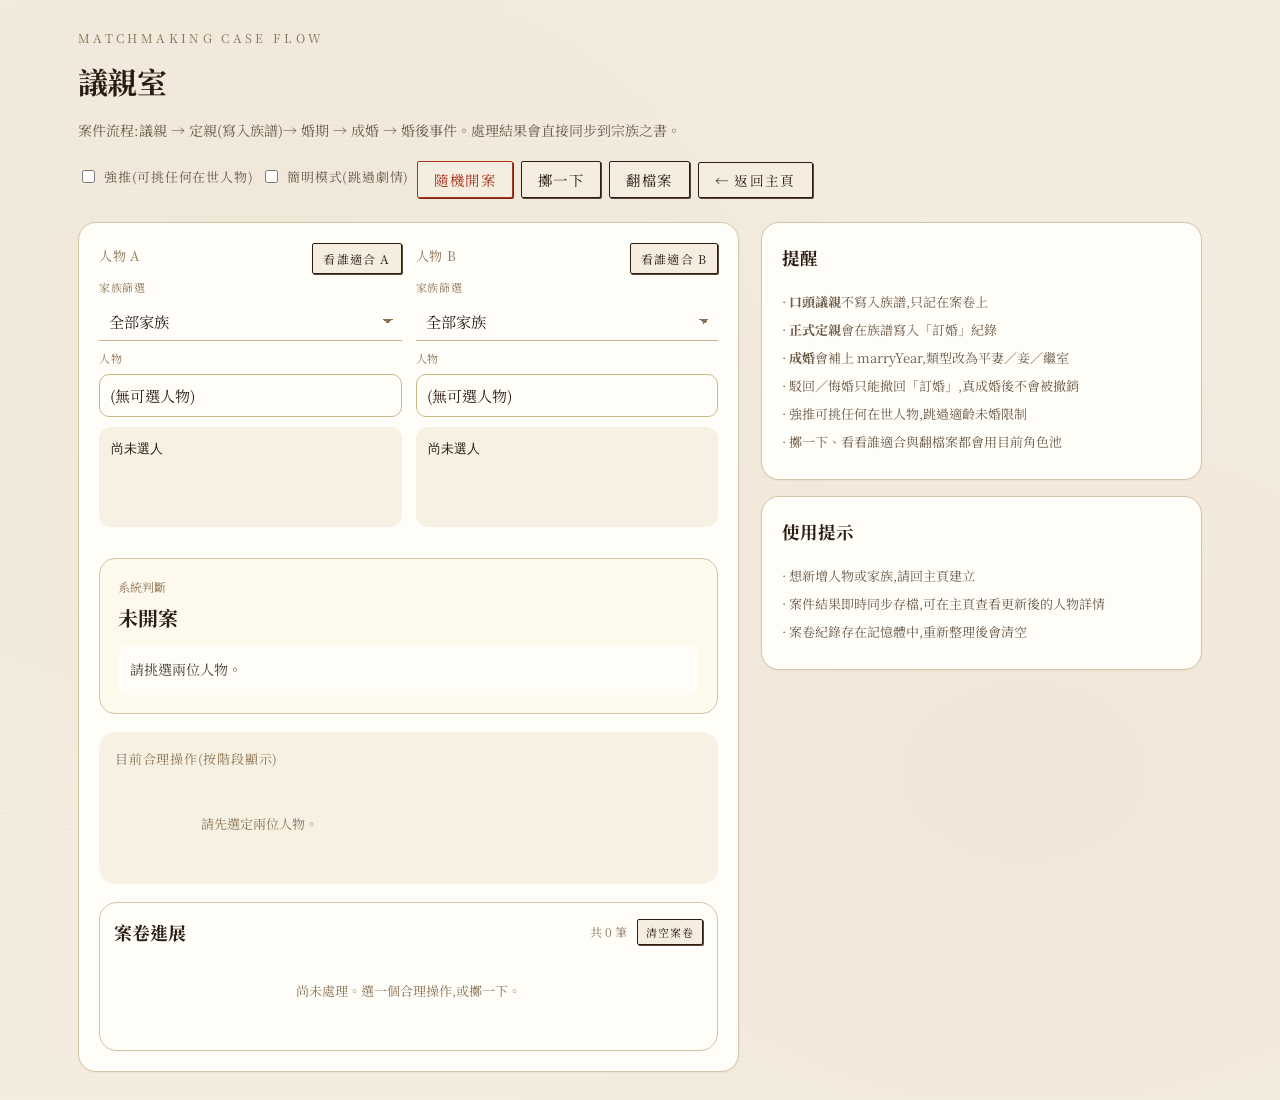
==== commit a25cda10: "Add files via upload" ====
--- a/match.html
+++ b/match.html
@@ -350,6 +350,527 @@
       .match-page { padding: 16px; }
       .match-grid { grid-template-columns: 1fr; }
       .two-col, .actions, .input-grid, .input-grid.three { grid-template-columns: 1fr; }
+    }
+
+    /* ============ v6+:議親條件單 ============ */
+    .intent-section {
+      padding: 14px 16px;
+      border-bottom: 1px dashed #d4c5a3;
+    }
+    .intent-section:last-child { border-bottom: none; }
+    .intent-section-title {
+      font-size: 13px;
+      letter-spacing: .08em;
+      color: #6b5b48;
+      margin-bottom: 10px;
+      display: flex;
+      align-items: center;
+      gap: 10px;
+    }
+    .intent-count {
+      font-size: 11px;
+      color: #8b7355;
+      background: #f7f1e3;
+      padding: 2px 8px;
+      border-radius: 10px;
+    }
+
+    /* 婚事性質卡 */
+    .intent-kind-list {
+      display: grid;
+      grid-template-columns: repeat(auto-fill, minmax(220px, 1fr));
+      gap: 8px;
+    }
+    .intent-kind {
+      display: flex;
+      gap: 10px;
+      align-items: flex-start;
+      padding: 10px 12px;
+      border: 1px solid #d4c5a3;
+      border-radius: 10px;
+      background: #fffdf8;
+      cursor: pointer;
+      transition: background .15s;
+    }
+    .intent-kind:hover { background: #fbf6e8; }
+    .intent-kind.selected {
+      background: #4a3f33;
+      color: #fffdf8;
+      border-color: #4a3f33;
+    }
+    .intent-kind.selected .intent-kind-hint { color: #e8dec8; }
+    .intent-kind input { margin-top: 3px; }
+    .intent-kind-title { font-size: 14px; font-weight: 600; }
+    .intent-kind-hint { font-size: 11px; color: #8b7355; margin-top: 2px; }
+
+    /* 看重 / 忌諱勾選 */
+    .intent-check-list {
+      display: grid;
+      grid-template-columns: repeat(auto-fill, minmax(240px, 1fr));
+      gap: 6px;
+    }
+    .intent-check {
+      display: flex;
+      gap: 8px;
+      align-items: center;
+      padding: 6px 10px;
+      border-radius: 8px;
+      cursor: pointer;
+      font-size: 13px;
+    }
+    .intent-check:hover { background: #f7f1e3; }
+    .intent-check input { cursor: pointer; }
+
+    /* 子區塊(出身、職業詳細選擇) */
+    .intent-subblock {
+      margin-top: 10px;
+      padding: 10px 12px;
+      background: #f7f1e3;
+      border-radius: 10px;
+      transition: opacity .2s;
+    }
+    .intent-subblock.disabled {
+      opacity: 0.4;
+      pointer-events: none;
+    }
+    .intent-sub-title {
+      font-size: 12px;
+      color: #6b5b48;
+      margin-bottom: 6px;
+    }
+    .intent-tag-list {
+      display: flex;
+      flex-wrap: wrap;
+      gap: 6px;
+    }
+    .intent-tag {
+      padding: 4px 10px;
+      border: 1px solid #c9b88a;
+      border-radius: 14px;
+      background: #fffdf8;
+      font-size: 12px;
+      cursor: pointer;
+      user-select: none;
+    }
+    .intent-tag:hover { background: #fbf6e8; }
+    .intent-tag.selected {
+      background: #4a3f33;
+      color: #fffdf8;
+      border-color: #4a3f33;
+    }
+    #intentTabooOriginSel {
+      width: 100%;
+      padding: 6px 10px;
+      border: 1px solid #c9b88a;
+      border-radius: 8px;
+      background: #fffdf8;
+      font: inherit;
+    }
+
+    /* 備註 */
+    #intentNote {
+      width: 100%;
+      padding: 8px 10px;
+      border: 1px solid #c9b88a;
+      border-radius: 10px;
+      background: #fffdf8;
+      font: inherit;
+      resize: vertical;
+    }
+
+    /* 採用按鈕列 */
+    .intent-actions {
+      padding: 14px 16px;
+      display: flex;
+      justify-content: flex-end;
+      gap: 8px;
+      background: #f7f1e3;
+    }
+    .btn-primary {
+      background: #4a3f33;
+      color: #fffdf8;
+      border-color: #4a3f33;
+    }
+
+    /* ============ 推薦清單頂部的條件摘要 ============ */
+    .intent-summary {
+      background: #f7f1e3;
+      border: 1px solid #d4c5a3;
+      border-radius: 10px;
+      padding: 10px 12px;
+      margin-bottom: 10px;
+      font-size: 12px;
+    }
+    .intent-summary-row {
+      display: flex;
+      gap: 8px;
+      padding: 2px 0;
+    }
+    .intent-summary-label {
+      color: #8b7355;
+      min-width: 64px;
+      flex-shrink: 0;
+    }
+    .intent-summary-value { color: #4a3f33; }
+    .intent-summary-actions {
+      margin-top: 8px;
+      display: flex;
+      align-items: center;
+      gap: 10px;
+      flex-wrap: wrap;
+    }
+    .intent-summary-hint {
+      font-size: 11px;
+      color: #a39074;
+      font-style: italic;
+    }
+
+    /* ============ v6+:劇情議親案卷 ============ */
+    .nar-header {
+      padding: 14px 16px;
+      border-bottom: 1px dashed #d4c5a3;
+    }
+    .nar-pair {
+      font-size: 16px;
+      font-weight: 600;
+      color: #4a3f33;
+      margin-bottom: 10px;
+    }
+    .nar-stages {
+      display: flex;
+      gap: 4px;
+      flex-wrap: wrap;
+    }
+    .nar-stage-pill {
+      display: inline-flex;
+      align-items: center;
+      gap: 6px;
+      padding: 5px 12px;
+      border-radius: 14px;
+      font-size: 12px;
+      background: #f7f1e3;
+      color: #8b7355;
+      border: 1px solid #d4c5a3;
+    }
+    .nar-stage-pill.done {
+      background: #e6dec4;
+      color: #6b5b48;
+    }
+    .nar-stage-pill.current {
+      background: #4a3f33;
+      color: #fffdf8;
+      border-color: #4a3f33;
+    }
+    .nar-stage-num {
+      display: inline-flex;
+      align-items: center;
+      justify-content: center;
+      width: 16px;
+      height: 16px;
+      border-radius: 50%;
+      background: rgba(255,255,255,0.2);
+      font-size: 10px;
+    }
+    .nar-stage-pill.pending .nar-stage-num {
+      background: #d4c5a3;
+      color: #fff;
+    }
+
+    /* 合適度條 */
+    .nar-score-block {
+      padding: 14px 16px;
+      border-bottom: 1px dashed #d4c5a3;
+    }
+    .nar-score-label {
+      font-size: 12px;
+      letter-spacing: .08em;
+      color: #8b7355;
+      margin-bottom: 6px;
+    }
+    .nar-score-row {
+      display: flex;
+      align-items: center;
+      gap: 12px;
+    }
+    .nar-score-bar {
+      flex: 1;
+      height: 18px;
+      background: #f0e8d2;
+      border-radius: 9px;
+      overflow: hidden;
+      box-shadow: inset 0 1px 2px rgba(0,0,0,0.08);
+    }
+    .nar-score-fill {
+      height: 100%;
+      border-radius: 9px;
+    }
+    .nar-score-num {
+      font-size: 24px;
+      font-weight: 700;
+      min-width: 50px;
+      text-align: right;
+    }
+    .nar-score-trail {
+      font-size: 11px;
+      color: #a39074;
+      margin-top: 5px;
+      font-style: italic;
+    }
+
+    /* 事件卡 */
+    .nar-event {
+      padding: 16px;
+      border-bottom: 1px dashed #d4c5a3;
+    }
+    .nar-event-kicker {
+      font-size: 11px;
+      letter-spacing: .15em;
+      color: #8b7355;
+      margin-bottom: 6px;
+    }
+    .nar-event-title {
+      font-size: 18px;
+      font-weight: 600;
+      color: #4a3f33;
+      margin-bottom: 10px;
+    }
+    .nar-event-body {
+      font-size: 14px;
+      line-height: 1.7;
+      color: #4a3f33;
+      padding: 12px 14px;
+      background: #f7f1e3;
+      border-radius: 10px;
+      margin-bottom: 14px;
+    }
+
+    /* 選項 */
+    .nar-choices {
+      display: flex;
+      flex-direction: column;
+      gap: 8px;
+    }
+    .nar-choice {
+      text-align: left;
+      padding: 12px 14px;
+      border: 1px solid #d4c5a3;
+      border-radius: 12px;
+      background: #fffdf8;
+      cursor: pointer;
+      font: inherit;
+      transition: background .15s, border-color .15s, transform .1s;
+    }
+    .nar-choice:hover {
+      background: #fbf6e8;
+      border-color: #4a3f33;
+    }
+    .nar-choice:active {
+      transform: scale(0.99);
+    }
+    .nar-choice-head {
+      margin-bottom: 4px;
+    }
+    .nar-choice-delta {
+      display: inline-block;
+      padding: 2px 10px;
+      border-radius: 10px;
+      font-size: 12px;
+      font-weight: 600;
+    }
+    .nar-choice-delta.pos { background: #dcebc9; color: #5b7a3a; }
+    .nar-choice-delta.neg { background: #f0d4c4; color: #a3491e; }
+    .nar-choice-delta.unknown {
+      background: #e8dec8;
+      color: #6b5b48;
+    }
+    .nar-choice-label {
+      font-size: 14px;
+      color: #4a3f33;
+      line-height: 1.5;
+    }
+    .nar-choice-hint {
+      font-size: 11px;
+      color: #a39074;
+      font-style: italic;
+      margin-top: 4px;
+    }
+
+    /* 結局 */
+    .nar-outcome {
+      padding: 18px 16px;
+      border-bottom: 1px dashed #d4c5a3;
+      text-align: center;
+      background: linear-gradient(180deg, #fffdf8 0%, #f7f1e3 100%);
+    }
+    .nar-outcome-label {
+      font-size: 12px;
+      letter-spacing: .2em;
+      color: #8b7355;
+      margin-bottom: 8px;
+    }
+    .nar-outcome-title {
+      font-size: 24px;
+      font-weight: 700;
+      color: #4a3f33;
+      margin-bottom: 6px;
+    }
+    .nar-outcome-desc {
+      font-size: 13px;
+      color: #6b5b48;
+      line-height: 1.7;
+    }
+
+    /* 歷史紀錄 */
+    .nar-history {
+      padding: 14px 16px;
+      background: #f7f1e3;
+    }
+    .nar-history-title {
+      font-size: 11px;
+      letter-spacing: .15em;
+      color: #8b7355;
+      margin-bottom: 10px;
+    }
+    .nar-history-row {
+      padding: 8px 0;
+      border-bottom: 1px dashed #d4c5a3;
+    }
+    .nar-history-row:last-child { border-bottom: none; }
+    .nar-history-stage {
+      font-size: 13px;
+      font-weight: 600;
+      color: #4a3f33;
+    }
+    .nar-history-choice {
+      font-size: 12px;
+      color: #6b5b48;
+      margin-top: 2px;
+    }
+    .nar-delta {
+      display: inline-block;
+      padding: 1px 8px;
+      border-radius: 8px;
+      font-size: 11px;
+      font-weight: 600;
+      margin-left: 6px;
+    }
+    .nar-delta.pos { background: #dcebc9; color: #5b7a3a; }
+    .nar-delta.neg { background: #f0d4c4; color: #a3491e; }
+    .nar-history-conseq {
+      font-size: 12px;
+      color: #8b7355;
+      margin-top: 4px;
+      font-style: italic;
+      line-height: 1.6;
+    }
+    .chapter-pre {
+      font: inherit;
+      margin: 4px 0 0;
+      white-space: pre-wrap;
+      color: #4a3f33;
+      line-height: 1.7;
+    }
+    .chapter.narrative {
+      border-left: 3px solid #a08544;
+      background: #fdf9ed;
+    }
+
+    /* ============ v6+:議親狀態區的合適度條 ============ */
+    .pair-score-empty {
+      margin-top: 10px;
+      padding: 8px 10px;
+      background: #f7f1e3;
+      border-radius: 8px;
+      font-size: 12px;
+      color: #8b7355;
+      font-style: italic;
+    }
+    .pair-score-block {
+      margin-top: 12px;
+      padding: 10px 12px;
+      background: #f7f1e3;
+      border-radius: 10px;
+    }
+    .pair-score-label {
+      font-size: 11px;
+      letter-spacing: .1em;
+      color: #8b7355;
+      margin-bottom: 5px;
+    }
+    .pair-score-row {
+      display: flex;
+      align-items: center;
+      gap: 10px;
+    }
+    .pair-score-bar {
+      flex: 1;
+      height: 14px;
+      background: #fffdf8;
+      border-radius: 7px;
+      overflow: hidden;
+      box-shadow: inset 0 1px 2px rgba(0,0,0,0.08);
+    }
+    .pair-score-fill {
+      height: 100%;
+      border-radius: 7px;
+      transition: width .4s, background .4s;
+    }
+    .pair-score-num {
+      font-size: 20px;
+      font-weight: 700;
+      min-width: 40px;
+      text-align: right;
+    }
+    .pair-score-trail {
+      font-size: 11px;
+      color: #a39074;
+      margin-top: 4px;
+      font-style: italic;
+    }
+    .pair-score-break-warn {
+      margin-top: 8px;
+      padding: 6px 10px;
+      background: #f0d4c4;
+      border-left: 2px solid #a3491e;
+      border-radius: 4px;
+      font-size: 12px;
+      color: #6b3014;
+      line-height: 1.6;
+    }
+    .pair-score-details {
+      margin-top: 8px;
+      font-size: 12px;
+    }
+    .pair-score-details summary {
+      cursor: pointer;
+      color: #6b5b48;
+      padding: 4px 0;
+    }
+    .pair-score-hist-row {
+      padding: 6px 0;
+      border-top: 1px dashed #d4c5a3;
+    }
+    .pair-score-hist-choice {
+      color: #6b5b48;
+      margin-top: 2px;
+    }
+    .pair-score-hist-conseq {
+      color: #8b7355;
+      font-style: italic;
+      margin-top: 3px;
+      line-height: 1.6;
+    }
+
+    /* 劇情視窗警示 */
+    .nar-warning {
+      margin: 0 16px 12px;
+      padding: 10px 12px;
+      background: #f0d4c4;
+      border-left: 3px solid #a3491e;
+      border-radius: 6px;
+      color: #6b3014;
+      font-size: 13px;
+      line-height: 1.7;
     }
   </style>
 </head>
@@ -365,6 +886,10 @@
         <label class="toggle-row">
           <input type="checkbox" id="forcePickToggle" />
           強推(可挑任何在世人物)
+        </label>
+        <label class="toggle-row">
+          <input type="checkbox" id="skipNarrativeToggle" />
+          簡明模式(跳過劇情)
         </label>
         <button class="btn primary-btn" id="randomizeBtn">隨機開案</button>
         <button class="btn" id="rollBtn">擲一下</button>
@@ -404,6 +929,7 @@
           <div class="small-muted">系統判斷</div>
           <h2 id="caseTitle"></h2>
           <pre class="summary" id="caseSummary"></pre>
+          <div id="pairScoreBox"></div>
         </div>
 
         <div class="action-panel">
@@ -487,6 +1013,39 @@
     </div>
   </div>
 
+  <!-- v6+:議親條件單(本次議親意向) -->
+  <div class="modal-backdrop" id="intentModal">
+    <div class="modal-inner">
+      <div class="modal-header">
+        <h3 id="intentTitle">本次議親條件</h3>
+        <button class="btn" id="closeIntentBtn">關閉</button>
+      </div>
+      <div class="modal-body" id="intentBody"></div>
+    </div>
+  </div>
+
+  <!-- v6+:劇情議親案卷 -->
+  <div class="modal-backdrop" id="narrativeModal">
+    <div class="modal-inner">
+      <div class="modal-header">
+        <h3 id="narrativeTitle">劇情議親</h3>
+        <button class="btn" id="closeNarrativeBtn">關閉</button>
+      </div>
+      <div class="modal-body" id="narrativeBody"></div>
+    </div>
+  </div>
+
+  <!-- v6+:破局事由(誰提出) -->
+  <div class="modal-backdrop" id="dissolveModal">
+    <div class="modal-inner">
+      <div class="modal-header">
+        <h3 id="dissolveTitle">破局事由</h3>
+        <button class="btn" id="closeDissolveBtn">關閉</button>
+      </div>
+      <div class="modal-body" id="dissolveBody"></div>
+    </div>
+  </div>
+
   <!-- DOM stub:供 family.js / 共用函式抓不到主頁元素時不爆 -->
   <div style="display:none;">
     <input id="personParentId" type="hidden" />
